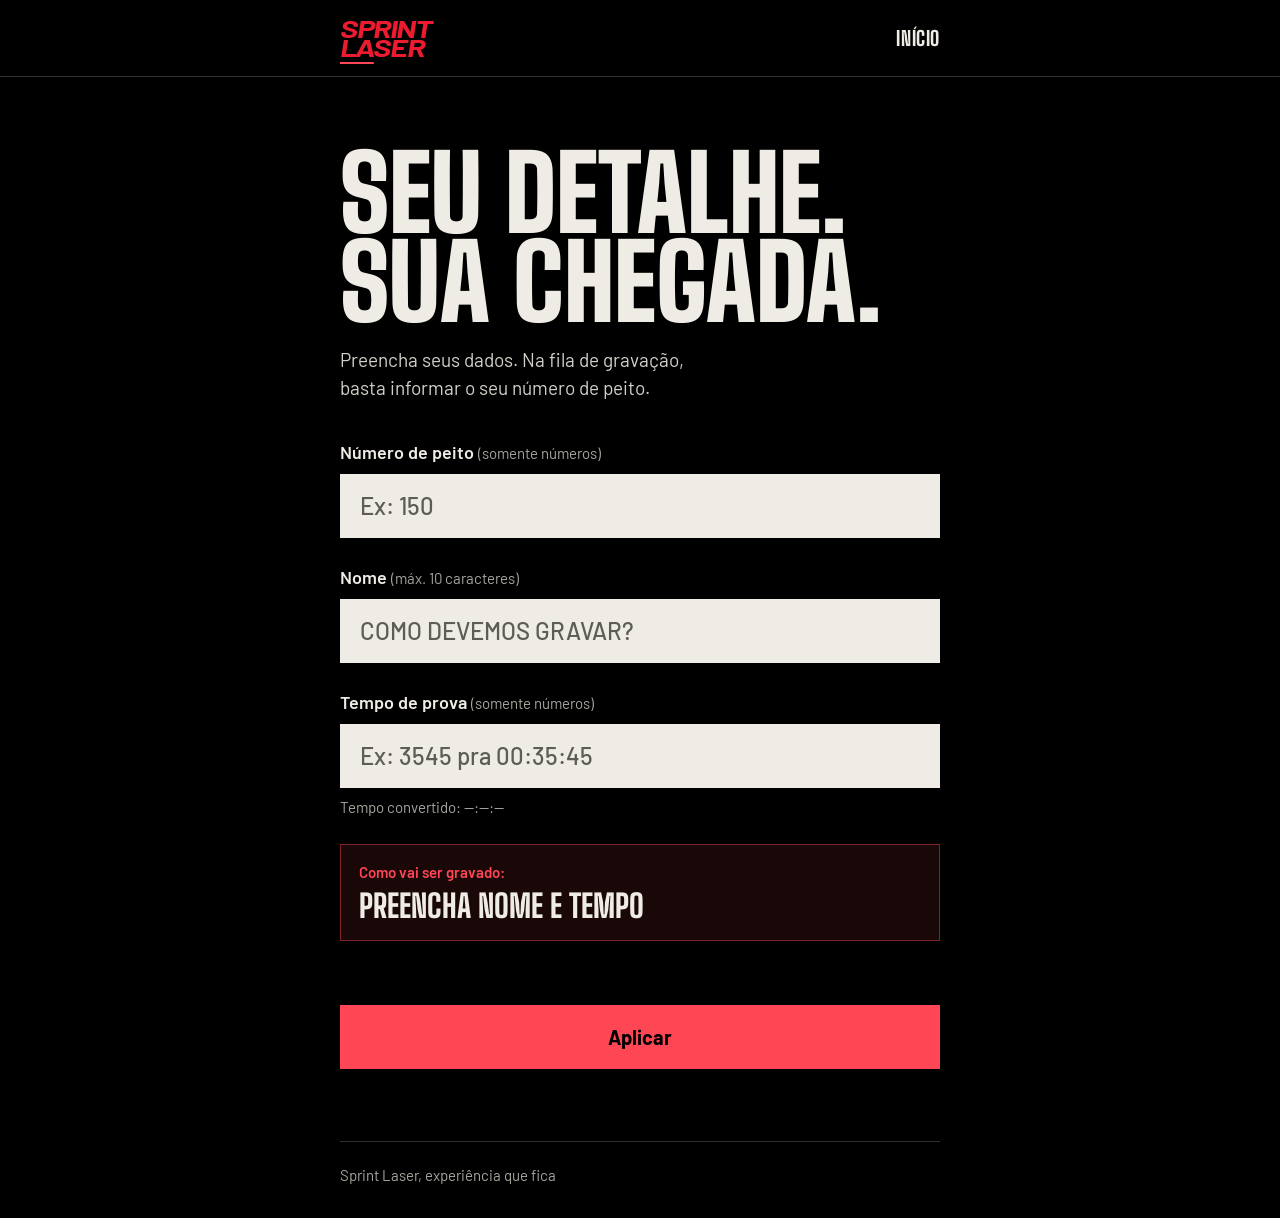
==== cadastro.html @ 22bb9575 "Aplica o visual do site ao cadastro - Novo assets/css/app.css para as telas do evento (cadastro e gr" ====
<!doctype html>
<html lang="pt-BR">
<head>
	<meta charset="UTF-8">
	<meta name="viewport" content="width=device-width, initial-scale=1.0">
	<title>Cadastro de corredor | Sprint Laser</title>
	<meta name="theme-color" content="#000000">
	<link rel="preconnect" href="https://fonts.googleapis.com">
	<link rel="preconnect" href="https://fonts.gstatic.com" crossorigin>
	<link href="https://fonts.googleapis.com/css2?family=Barlow:ital,wght@0,400;0,500;0,600;0,700;1,700&family=Big+Shoulders+Display:wght@800;900&display=swap" rel="stylesheet">
	<link rel="stylesheet" href="assets/css/app.css">
</head>
<body>
	<div class="topbar-wrap">
		<header class="shell topbar">
			<a class="brand" href="index.html" aria-label="Sprint Laser">SPRINT<br>LASER</a>
			<a class="back-link" href="index.html">Início</a>
		</header>
	</div>
	<main class="shell">
		<h1>Seu detalhe.<br>Sua chegada.</h1>
		<p class="intro">Preencha seus dados. Na fila de gravação, basta informar o seu número de peito.</p>
		<section class="form-panel" aria-label="Cadastro do corredor">
			<form id="registration-form" novalidate>
				<!-- NOVO: o número da camisa substitui o código gerado pelo sistema. inputmode="numeric" abre o teclado numérico no celular.
				     Para o corredor aparece como "número de peito", termo que ele reconhece no próprio número da prova;
				     no código e na API o campo continua se chamando numero_camisa. -->
				<label class="field"><span class="field-label">Número de peito <small class="field-hint">(somente números)</small></span><input id="runner-bib" name="numero_camisa" inputmode="numeric" autocomplete="off" maxlength="6" placeholder="Ex: 150" pattern="[0-9]*" required></label>
				<!-- MUDANÇA: limite do nome caiu de 15 para 10 caracteres (texto do rótulo, maxlength e os slice() no script). -->
				<label class="field"><span class="field-label">Nome <small class="field-hint">(máx. 10 caracteres)</small></span><input id="runner-name" name="name" autocomplete="name" maxlength="10" placeholder="Como devemos gravar?" required></label>
				<label class="field"><span class="field-label">Tempo de prova <small class="field-hint">(somente números)</small></span><input id="runner-time" name="time" inputmode="numeric" maxlength="6" placeholder="Ex: 3545 pra 00:35:45" pattern="[0-9]+" required><small class="time-preview" id="time-preview" aria-live="polite">Tempo convertido: --:--:--</small></label>
				<div class="engraving-preview" aria-live="polite"><span class="engraving-label">Como vai ser gravado:</span><strong class="engraving-value" id="engraving-value">Preencha nome e tempo</strong></div>
				<p class="error" id="form-error" role="alert"></p>
				<button class="button button-block" type="submit">Aplicar</button>
			</form>
			<!-- MUDANÇA: antes esta tela mostrava o código sequencial gerado pela API.
			     Agora é uma confirmação: número da camisa em destaque + nome e tempo,
			     exatamente como foram salvos, para o corredor conferir. -->
			<section class="result" id="registration-result" aria-live="polite">
				<p class="result-label">Cadastro confirmado. Seu número de peito:</p>
				<p class="code" id="confirm-bib"></p>
				<dl class="result-details">
					<div><dt>Nome</dt><dd id="confirm-name"></dd></div>
					<div><dt>Tempo</dt><dd class="result-time" id="confirm-time"></dd></div>
				</dl>
				<p class="result-message">Confira seus dados. Na fila de gravação, informe o seu número de peito. Se algo estiver errado, procure a equipe de gravação.</p>
				<!-- NOVO: link para o Instagram. O endereço https comum já abre o app no celular
				     (Android e iPhone reconhecem o domínio) e cai no navegador se o app não estiver
				     instalado. Por isso não usamos instagram://, que não funciona sem o app.
				     target="_blank" mantém a confirmação aberta na aba do cadastro. -->
				<div class="follow">
					<p class="follow-label">Nos siga no Instagram:</p>
					<a class="follow-link" href="https://www.instagram.com/sprint_laser/" target="_blank" rel="noopener"><img src="assets/instagram.svg" alt="" width="28" height="28">@sprint_laser</a>
				</div>
			</section>
		</section>
	</main>
	<footer class="shell">Sprint Laser, experiência que fica</footer>
	<script src="config.js"></script>
	<script>
		function converterTempo(valor) {
			const digitos = valor.replace(/\D/g, "");
			if (!digitos) return null;
			const segundos = Number(digitos.slice(-2).padStart(2, "0"));
			const minutos = Number(digitos.slice(-4, -2).padStart(2, "0"));
			const horas = Number(digitos.slice(0, -4) || 0);
			if (segundos > 59 || minutos > 59) return null;
			return [horas, minutos, segundos].map(valor => String(valor).padStart(2, "0")).join(":");
		}

		// NOVO: mesma normalização da API: "0150" e "150" são a mesma camisa.
		// Devolve "" se não sobrar nenhum dígito diferente de zero.
		function normalizarCamisa(valor) {
			return valor.replace(/\D/g, "").replace(/^0+/, "");
		}

		// Envia o cadastro para a API e devolve { numero_camisa, nome, tempo }.
		// Se a API recusar, lança um Error com a mensagem dela (inclusive o 409
		// "Camisa já cadastrada..."); se a rede falhar, o próprio fetch lança um TypeError.
		async function cadastrarCorredor(numeroCamisa, nome, tempo) {
			const resposta = await fetch(`${API_URL}/cadastro`, {
				method: "POST",
				headers: { "Content-Type": "application/json" },
				body: JSON.stringify({ numero_camisa: numeroCamisa, nome, tempo })
			});
			const dados = await resposta.json().catch(() => ({}));
			if (!resposta.ok) throw new Error(dados.erro || "Não foi possível concluir o cadastro. Tente novamente.");
			return dados;
		}

		const form = document.querySelector("#registration-form");
		const error = document.querySelector("#form-error");
		const result = document.querySelector("#registration-result");
		const bibField = document.querySelector("#runner-bib");
		const confirmBib = document.querySelector("#confirm-bib");
		const confirmName = document.querySelector("#confirm-name");
		const confirmTime = document.querySelector("#confirm-time");
		const timeField = document.querySelector("#runner-time");
		const timePreview = document.querySelector("#time-preview");
		const nameField = document.querySelector("#runner-name");
		const engravingValue = document.querySelector("#engraving-value");
		const submitButton = form.querySelector("button[type=submit]");

		function atualizarPreviaGravacao() {
			const nome = nameField.value.trim().toUpperCase();
			const tempo = converterTempo(timeField.value);
			engravingValue.textContent = nome && tempo ? `${nome} ${tempo}` : "Preencha nome e tempo";
		}

		// NOVO: o campo da camisa aceita só dígitos (teclados de desktop deixam digitar letras).
		bibField.addEventListener("input", () => {
			bibField.value = bibField.value.replace(/\D/g, "").slice(0, 6);
		});

		nameField.addEventListener("input", () => {
			nameField.value = nameField.value.slice(0, 10).toUpperCase();
			atualizarPreviaGravacao();
		});

		timeField.addEventListener("input", () => {
			timeField.value = timeField.value.replace(/\D/g, "").slice(0, 6);
			const tempoConvertido = converterTempo(timeField.value);
			timePreview.textContent = tempoConvertido ? `Tempo convertido: ${tempoConvertido}` : "Tempo convertido: --:--:--";
			atualizarPreviaGravacao();
		});

		form.addEventListener("submit", async (event) => {
			event.preventDefault();
			if (submitButton.disabled) return;
			const numeroCamisa = normalizarCamisa(bibField.value);
			const nome = nameField.value.trim().slice(0, 10).toUpperCase();
			const campoTempo = timeField;
			const tempo = converterTempo(campoTempo.value.trim());
			result.classList.remove("is-visible");
			if (!numeroCamisa) { error.textContent = "Digite o seu número de peito para continuar."; return; }
			if (!nome) { error.textContent = "Digite seu nome para continuar."; return; }
			if (!tempo) { error.textContent = "Digite o tempo em números, por exemplo 3045 para 00:30:45."; return; }
			campoTempo.value = tempo;
			error.textContent = "";
			// Bloqueia o botão até a API responder, para um clique duplo não enviar dois cadastros.
			// (Com a camisa como chave o segundo já seria recusado com 409, mas o
			// corredor veria o erro "já cadastrada" mesmo tendo dado certo.)
			submitButton.disabled = true;
			try {
				const corredor = await cadastrarCorredor(numeroCamisa, nome, tempo);
				// MUDANÇA: mostra o que a API salvou (já normalizado), e não o que foi digitado.
				confirmBib.textContent = corredor.numero_camisa;
				confirmBib.classList.toggle("is-long", corredor.numero_camisa.length >= 4);
				confirmName.textContent = corredor.nome;
				confirmTime.textContent = corredor.tempo;
				result.classList.add("is-visible");
				result.scrollIntoView({ behavior: "smooth", block: "center" });
			} catch (erro) {
				error.textContent = erro instanceof TypeError
					? "Não conseguimos conectar. Verifique sua internet e tente novamente."
					: erro.message;
			} finally {
				submitButton.disabled = false;
			}
		});
	</script>
</body>
</html>
---- assets/css/app.css ----
/* Estilos de cadastro.html e gravador.html: telas de uso no celular, no evento.
   Mesma identidade do site (assets/css/site.css), mas sem as fotos de fundo.
   As cores abaixo repetem as de site.css; se mudar --cor-destaque lá, mude aqui também. */
:root {
	--black: #000000;
	--steel: #16181b;
	--paper: #efece6;
	--muted: #a6a49d;
	--line: rgba(239, 236, 230, 0.2);
	--laser: #ed1b2f; /* vermelho do logo */

	/* Texto preto sobre ela (6,3:1); sobre o preto ela tem 6,3:1 */
	--cor-destaque: #ff4655;
	--cor-destaque-suave: color-mix(in srgb, var(--cor-destaque) 45%, transparent);
	--texto-sobre-destaque: #000000;

	/* Campos: placas claras com texto preto, legíveis mesmo com sol na tela */
	--campo-fundo: #efece6;
	--campo-texto: #000000;
	--campo-dica: #5e5c57;

	--display: "Big Shoulders Display", "Arial Narrow", sans-serif;
	--body: "Barlow", system-ui, sans-serif;

	--header-h: 76px;
	--gutter: clamp(16px, 5vw, 40px);
	--alvo: 64px; /* altura de campos e botões */
}

* { box-sizing: border-box; }
html { -webkit-text-size-adjust: 100%; }
body {
	background: var(--black);
	color: var(--paper);
	font-family: var(--body);
	font-size: 18px;
	line-height: 1.5;
	margin: 0;
	min-height: 100vh;
	-webkit-font-smoothing: antialiased;
}
a { color: inherit; text-decoration: none; }
:focus-visible { outline: 3px solid var(--cor-destaque); outline-offset: 3px; }
.shell { margin: 0 auto; width: min(100% - 2 * var(--gutter), 600px); }
.shell-wide { width: min(100% - 2 * var(--gutter), 960px); }

/* Topo: igual ao do site */
.topbar-wrap { border-bottom: 1px solid var(--line); }
.topbar { align-items: center; display: flex; justify-content: space-between; min-height: var(--header-h); }
.brand {
	color: var(--laser);
	display: block;
	font-family: var(--body);
	font-size: 24px;
	font-style: italic;
	font-weight: 700;
	letter-spacing: -.05em;
	line-height: .8;
	position: relative;
	transform: scaleX(1.3);
	transform-origin: left center;
}
.brand::after { background: var(--cor-destaque); bottom: -7px; content: ""; height: 2px; left: 0; position: absolute; width: 26px; }
.back-link {
	color: var(--paper);
	font-family: var(--display);
	font-size: 20px;
	font-weight: 800;
	letter-spacing: .03em;
	line-height: 1;
	padding: 12px 0;
	position: relative;
	text-transform: uppercase;
}
.back-link::after {
	background: var(--cor-destaque);
	bottom: 6px;
	content: "";
	height: 2px;
	left: 0;
	position: absolute;
	transform: scaleX(0);
	transform-origin: left center;
	transition: transform .3s cubic-bezier(.65, 0, .25, 1);
	width: 100%;
}
.back-link:hover::after { transform: scaleX(1); }

main { padding: clamp(36px, 7vw, 72px) 0 72px; }
h1 {
	font-family: var(--display);
	font-size: clamp(52px, 15vw, 104px);
	font-weight: 900;
	line-height: .86;
	margin: 0;
	text-transform: uppercase;
}
.intro { color: #d2cfc8; font-size: 19px; line-height: 1.5; margin: 18px 0 36px; max-width: 34ch; }

/* Campos */
.field { display: block; margin: 0 0 26px; }
.field-label { color: var(--paper); display: block; font-size: 18px; font-weight: 600; margin-bottom: 8px; }
.field-hint { color: var(--muted); font-size: 15px; font-weight: 400; }
input {
	appearance: none;
	background: var(--campo-fundo);
	border: 2px solid var(--campo-fundo);
	border-radius: 0;
	color: var(--campo-texto);
	font: 600 24px/1 var(--body);
	min-height: var(--alvo);
	outline: none;
	padding: 0 18px;
	width: 100%;
}
input::placeholder { color: var(--campo-dica); font-weight: 500; opacity: 1; }
input:focus { border-color: var(--cor-destaque); box-shadow: 0 0 0 3px var(--cor-destaque); }
input[aria-invalid="true"] { border-color: var(--cor-destaque); }

/* Botões */
.button {
	align-items: center;
	background: var(--cor-destaque);
	border: 0;
	border-radius: 0;
	color: var(--texto-sobre-destaque);
	cursor: pointer;
	display: inline-flex;
	font: 700 20px/1 var(--body);
	gap: 10px;
	justify-content: center;
	min-height: var(--alvo);
	padding: 0 28px;
	transition: filter .2s ease;
}
.button:hover { filter: brightness(1.1); }
.button:disabled { cursor: progress; filter: saturate(.4) brightness(.8); }
.button-block { width: 100%; }
.button-ghost { background: transparent; box-shadow: inset 0 0 0 2px var(--paper); color: var(--paper); }
.button-ghost:hover { box-shadow: inset 0 0 0 2px var(--cor-destaque); filter: none; }

/* Mensagens de erro e status: vermelho de destaque, em negrito, com área reservada */
.error, .status { color: var(--cor-destaque); font-size: 17px; font-weight: 600; line-height: 1.4; margin: 0 0 18px; min-height: 24px; }

/* Cadastro: prévia da gravação */
.engraving-preview {
	background: color-mix(in srgb, var(--cor-destaque) 10%, transparent);
	border: 1px solid var(--cor-destaque-suave);
	margin: 6px 0 22px;
	padding: 16px 18px;
}
.engraving-label { color: var(--cor-destaque); display: block; font-size: 15px; font-weight: 600; margin-bottom: 6px; }
.engraving-value {
	color: var(--paper);
	display: block;
	font-family: var(--display);
	font-size: 32px;
	font-variant-numeric: tabular-nums;
	font-weight: 800;
	line-height: 1.05;
	min-height: 34px;
	overflow-wrap: anywhere;
	text-transform: uppercase;
}
.time-preview { color: var(--muted); display: block; font-size: 15px; margin-top: 8px; min-height: 22px; }
#runner-name { text-transform: uppercase; }

/* Cadastro: confirmação depois de salvo */
.result {
	border: 2px solid var(--cor-destaque);
	display: none;
	margin-top: 36px;
	padding: 32px 22px 34px;
	position: relative;
	text-align: center;
}
.result.is-visible { display: block; }
.result::before { background: var(--laser); box-shadow: 0 0 18px 2px rgba(237, 27, 47, .6); content: ""; height: 4px; left: -2px; position: absolute; right: -2px; top: -2px; }
.result-label { color: var(--cor-destaque); font-size: 17px; font-weight: 600; margin: 0 0 8px; }
.result .code {
	color: var(--paper);
	font-family: var(--display);
	font-size: clamp(120px, 40vw, 220px);
	font-variant-numeric: tabular-nums;
	font-weight: 900;
	line-height: .9;
	margin: 0 0 22px;
}
/* Número da camisa pode ter até 6 dígitos; com 4 ou mais, o tamanho acima estoura a largura do celular. */
.result .code.is-long { font-size: clamp(72px, 22vw, 150px); }
.result-details { border-top: 1px solid var(--line); display: grid; gap: 14px; grid-template-columns: 1fr 1fr; margin: 0 auto 24px; max-width: 420px; padding-top: 20px; }
.result-details dt { color: var(--muted); font-size: 15px; margin-bottom: 2px; }
.result-details dd {
	color: var(--paper);
	font-family: var(--display);
	font-size: 34px;
	font-variant-numeric: tabular-nums;
	font-weight: 800;
	line-height: 1;
	margin: 0;
	overflow-wrap: anywhere;
	text-transform: uppercase;
}
.result p { color: #d2cfc8; font-size: 17px; line-height: 1.5; margin: 0 auto; max-width: 36ch; }
.result .result-message { color: var(--paper); font-weight: 600; }
.follow { border-top: 1px solid var(--line); margin-top: 26px; padding-top: 22px; }
.result .follow-label { color: var(--muted); font-size: 15px; margin: 0 0 12px; }
.follow-link { align-items: center; box-shadow: inset 0 0 0 2px var(--line); color: var(--paper); display: inline-flex; font-size: 18px; font-weight: 600; gap: 10px; min-height: 52px; padding: 0 18px; }
.follow-link:hover, .follow-link:focus-visible { box-shadow: inset 0 0 0 2px var(--cor-destaque); }
.follow-link img { display: block; height: 28px; width: 28px; }

footer { border-top: 1px solid var(--line); color: var(--muted); font-size: 15px; padding: 22px 0 32px; }

@media (max-width: 620px) {
	:root { --header-h: 68px; }
	.brand { font-size: 21px; }
}

@media (prefers-reduced-motion: reduce) {
	.back-link::after { transition: none; }
	.button { transition: none; }
}
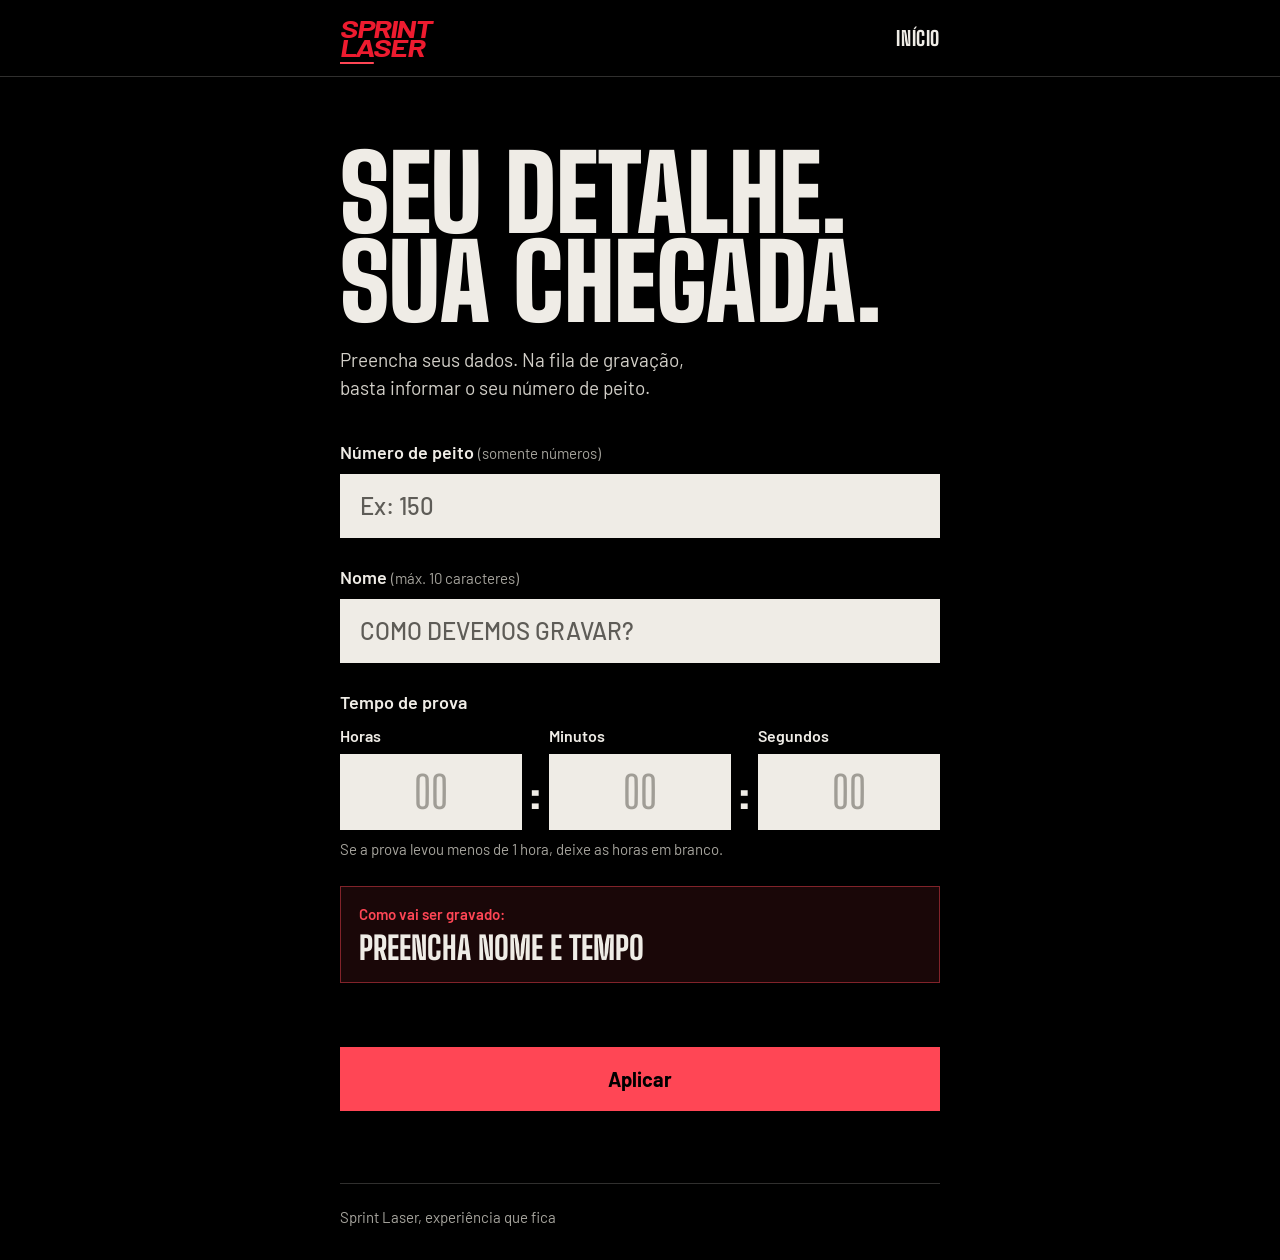
==== commit c1f962fb: "Troca o campo de tempo do cadastro por horas, minutos e segundos - Três caixas com rótulo, teclado n" ====
--- a/cadastro.html
+++ b/cadastro.html
@@ -28,7 +28,19 @@
 				<label class="field"><span class="field-label">Número de peito <small class="field-hint">(somente números)</small></span><input id="runner-bib" name="numero_camisa" inputmode="numeric" autocomplete="off" maxlength="6" placeholder="Ex: 150" pattern="[0-9]*" required></label>
 				<!-- MUDANÇA: limite do nome caiu de 15 para 10 caracteres (texto do rótulo, maxlength e os slice() no script). -->
 				<label class="field"><span class="field-label">Nome <small class="field-hint">(máx. 10 caracteres)</small></span><input id="runner-name" name="name" autocomplete="name" maxlength="10" placeholder="Como devemos gravar?" required></label>
-				<label class="field"><span class="field-label">Tempo de prova <small class="field-hint">(somente números)</small></span><input id="runner-time" name="time" inputmode="numeric" maxlength="6" placeholder="Ex: 3545 pra 00:35:45" pattern="[0-9]+" required><small class="time-preview" id="time-preview" aria-live="polite">Tempo convertido: --:--:--</small></label>
+				<!-- MUDANÇA: o tempo era um campo só ("3545" virava 00:35:45). Agora são três caixas;
+				     o script junta as três no mesmo formato hh:mm:ss que a API já recebia. -->
+				<fieldset class="field time-field" aria-describedby="time-hint">
+					<legend class="field-label">Tempo de prova</legend>
+					<div class="time-inputs">
+						<label class="time-box"><span>Horas</span><input id="runner-hours" name="horas" inputmode="numeric" pattern="[0-9]*" maxlength="2" autocomplete="off" placeholder="00"></label>
+						<span class="time-sep" aria-hidden="true">:</span>
+						<label class="time-box"><span>Minutos</span><input id="runner-minutes" name="minutos" inputmode="numeric" pattern="[0-9]*" maxlength="2" autocomplete="off" placeholder="00" required></label>
+						<span class="time-sep" aria-hidden="true">:</span>
+						<label class="time-box"><span>Segundos</span><input id="runner-seconds" name="segundos" inputmode="numeric" pattern="[0-9]*" maxlength="2" autocomplete="off" placeholder="00" required></label>
+					</div>
+					<small class="time-preview" id="time-hint">Se a prova levou menos de 1 hora, deixe as horas em branco.</small>
+				</fieldset>
 				<div class="engraving-preview" aria-live="polite"><span class="engraving-label">Como vai ser gravado:</span><strong class="engraving-value" id="engraving-value">Preencha nome e tempo</strong></div>
 				<p class="error" id="form-error" role="alert"></p>
 				<button class="button button-block" type="submit">Aplicar</button>
@@ -58,14 +70,17 @@
 	<footer class="shell">Sprint Laser, experiência que fica</footer>
 	<script src="config.js"></script>
 	<script>
-		function converterTempo(valor) {
-			const digitos = valor.replace(/\D/g, "");
-			if (!digitos) return null;
-			const segundos = Number(digitos.slice(-2).padStart(2, "0"));
-			const minutos = Number(digitos.slice(-4, -2).padStart(2, "0"));
-			const horas = Number(digitos.slice(0, -4) || 0);
-			if (segundos > 59 || minutos > 59) return null;
-			return [horas, minutos, segundos].map(valor => String(valor).padStart(2, "0")).join(":");
+		// MUDANÇA: o tempo vem de três caixas. Junta tudo no formato hh:mm:ss que a API espera.
+		// Horas vazias valem 0; minutos e segundos são obrigatórios, de 0 a 59.
+		// Devolve { tempo } ou { erro, campo } com a caixa que precisa ser corrigida.
+		function validarTempo(horas, minutos, segundos) {
+			if (minutos.value === "") return { erro: "Preencha os minutos do tempo (use 0 se for o caso).", campo: minutos };
+			if (segundos.value === "") return { erro: "Preencha os segundos do tempo (use 0 se for o caso).", campo: segundos };
+			const valores = [Number(horas.value || 0), Number(minutos.value), Number(segundos.value)];
+			if (valores[1] > 59) return { erro: "Os minutos vão de 0 a 59.", campo: minutos };
+			if (valores[2] > 59) return { erro: "Os segundos vão de 0 a 59.", campo: segundos };
+			if (valores.every(valor => valor === 0)) return { erro: "O tempo não pode ser 00:00:00.", campo: minutos };
+			return { tempo: valores.map(valor => String(valor).padStart(2, "0")).join(":") };
 		}
 
 		// NOVO: mesma normalização da API: "0150" e "150" são a mesma camisa.
@@ -95,15 +110,17 @@
 		const confirmBib = document.querySelector("#confirm-bib");
 		const confirmName = document.querySelector("#confirm-name");
 		const confirmTime = document.querySelector("#confirm-time");
-		const timeField = document.querySelector("#runner-time");
-		const timePreview = document.querySelector("#time-preview");
+		const hoursField = document.querySelector("#runner-hours");
+		const minutesField = document.querySelector("#runner-minutes");
+		const secondsField = document.querySelector("#runner-seconds");
+		const timeFields = [hoursField, minutesField, secondsField];
 		const nameField = document.querySelector("#runner-name");
 		const engravingValue = document.querySelector("#engraving-value");
 		const submitButton = form.querySelector("button[type=submit]");
 
 		function atualizarPreviaGravacao() {
 			const nome = nameField.value.trim().toUpperCase();
-			const tempo = converterTempo(timeField.value);
+			const { tempo } = validarTempo(hoursField, minutesField, secondsField);
 			engravingValue.textContent = nome && tempo ? `${nome} ${tempo}` : "Preencha nome e tempo";
 		}
 
@@ -117,11 +134,25 @@
 			atualizarPreviaGravacao();
 		});
 
-		timeField.addEventListener("input", () => {
-			timeField.value = timeField.value.replace(/\D/g, "").slice(0, 6);
-			const tempoConvertido = converterTempo(timeField.value);
-			timePreview.textContent = tempoConvertido ? `Tempo convertido: ${tempoConvertido}` : "Tempo convertido: --:--:--";
-			atualizarPreviaGravacao();
+		// NOVO: caixas do tempo aceitam só 2 dígitos e pulam para a próxima ao completar.
+		// Apagar numa caixa vazia volta para a anterior.
+		timeFields.forEach((campo, indice) => {
+			campo.addEventListener("input", () => {
+				campo.value = campo.value.replace(/\D/g, "").slice(0, 2);
+				campo.removeAttribute("aria-invalid");
+				const proxima = timeFields[indice + 1];
+				if (campo.value.length === 2 && proxima) proxima.focus();
+				atualizarPreviaGravacao();
+			});
+			campo.addEventListener("keydown", (evento) => {
+				const anterior = timeFields[indice - 1];
+				if (evento.key === "Backspace" && campo.value === "" && anterior) {
+					evento.preventDefault();
+					anterior.focus();
+				}
+			});
+			// Seleciona o conteúdo ao entrar, para digitar por cima sem apagar antes.
+			campo.addEventListener("focus", () => campo.select());
 		});
 
 		form.addEventListener("submit", async (event) => {
@@ -129,13 +160,16 @@
 			if (submitButton.disabled) return;
 			const numeroCamisa = normalizarCamisa(bibField.value);
 			const nome = nameField.value.trim().slice(0, 10).toUpperCase();
-			const campoTempo = timeField;
-			const tempo = converterTempo(campoTempo.value.trim());
+			const { tempo, erro: erroTempo, campo: campoTempo } = validarTempo(hoursField, minutesField, secondsField);
 			result.classList.remove("is-visible");
 			if (!numeroCamisa) { error.textContent = "Digite o seu número de peito para continuar."; return; }
 			if (!nome) { error.textContent = "Digite seu nome para continuar."; return; }
-			if (!tempo) { error.textContent = "Digite o tempo em números, por exemplo 3045 para 00:30:45."; return; }
-			campoTempo.value = tempo;
+			if (erroTempo) {
+				error.textContent = erroTempo;
+				campoTempo.setAttribute("aria-invalid", "true");
+				campoTempo.focus();
+				return;
+			}
 			error.textContent = "";
 			// Bloqueia o botão até a API responder, para um clique duplo não enviar dois cadastros.
 			// (Com a camisa como chave o segundo já seria recusado com 409, mas o
--- a/assets/css/app.css
+++ b/assets/css/app.css
@@ -165,6 +165,24 @@
 .time-preview { color: var(--muted); display: block; font-size: 15px; margin-top: 8px; min-height: 22px; }
 #runner-name { text-transform: uppercase; }
 
+/* Cadastro: tempo em três caixas (horas : minutos : segundos) */
+.time-field { border: 0; margin: 0 0 26px; min-width: 0; padding: 0; }
+.time-field legend { padding: 0; }
+.time-inputs { align-items: end; display: grid; gap: 8px; grid-template-columns: 1fr auto 1fr auto 1fr; }
+.time-box { display: flex; flex-direction: column; gap: 6px; min-width: 0; }
+.time-box span { color: var(--paper); font-size: 16px; font-weight: 600; }
+.time-box input {
+	font-family: var(--display);
+	font-size: 44px;
+	font-variant-numeric: tabular-nums;
+	font-weight: 800;
+	min-height: 76px;
+	padding: 0 8px;
+	text-align: center;
+}
+.time-box input::placeholder { color: #a09d96; }
+.time-sep { color: var(--paper); font-family: var(--display); font-size: 44px; font-weight: 800; line-height: 76px; }
+
 /* Cadastro: confirmação depois de salvo */
 .result {
 	border: 2px solid var(--cor-destaque);
@@ -209,11 +227,53 @@
 .follow-link:hover, .follow-link:focus-visible { box-shadow: inset 0 0 0 2px var(--cor-destaque); }
 .follow-link img { display: block; height: 28px; width: 28px; }
 
+/* Gravador: busca. Título menor que no cadastro para nome e tempo caberem na tela sem rolar. */
+main:has(#search-form) h1 { font-size: clamp(44px, 10vw, 72px); }
+main:has(#search-form) .intro { margin-bottom: 24px; }
+.search-row { align-items: end; display: grid; gap: 14px; grid-template-columns: 1fr auto; }
+.search-row .field { margin: 0; }
+#search-form input {
+	font-family: var(--display);
+	font-size: 40px;
+	font-variant-numeric: tabular-nums;
+	font-weight: 800;
+	letter-spacing: .04em;
+	min-height: 76px;
+}
+#search-form .button { min-height: 76px; padding: 0 36px; }
+#search-form .status { margin-top: 14px; }
+
+/* Gravador: dados para gravar. Nome e tempo do tamanho de título, para ler de longe. */
+.runner-card { border-top: 4px solid var(--laser); display: none; margin-top: 22px; padding: 24px 0 8px; }
+.runner-card.is-visible { display: block; }
+.card-label { color: var(--cor-destaque); font-size: 17px; font-weight: 600; margin: 0 0 6px; }
+.runner-name {
+	color: #ffffff;
+	font-family: var(--display);
+	font-size: clamp(56px, 16vw, 128px);
+	font-weight: 900;
+	line-height: .9;
+	margin: 0 0 18px;
+	overflow-wrap: anywhere;
+	text-transform: uppercase;
+}
+.runner-time {
+	color: var(--cor-destaque);
+	font-family: var(--display);
+	font-size: clamp(56px, 16vw, 128px);
+	font-variant-numeric: tabular-nums;
+	font-weight: 800;
+	line-height: .9;
+	margin: 0;
+}
+
 footer { border-top: 1px solid var(--line); color: var(--muted); font-size: 15px; padding: 22px 0 32px; }
 
 @media (max-width: 620px) {
 	:root { --header-h: 68px; }
 	.brand { font-size: 21px; }
+	.search-row { grid-template-columns: 1fr; }
+	#search-form .button { width: 100%; }
 }
 
 @media (prefers-reduced-motion: reduce) {
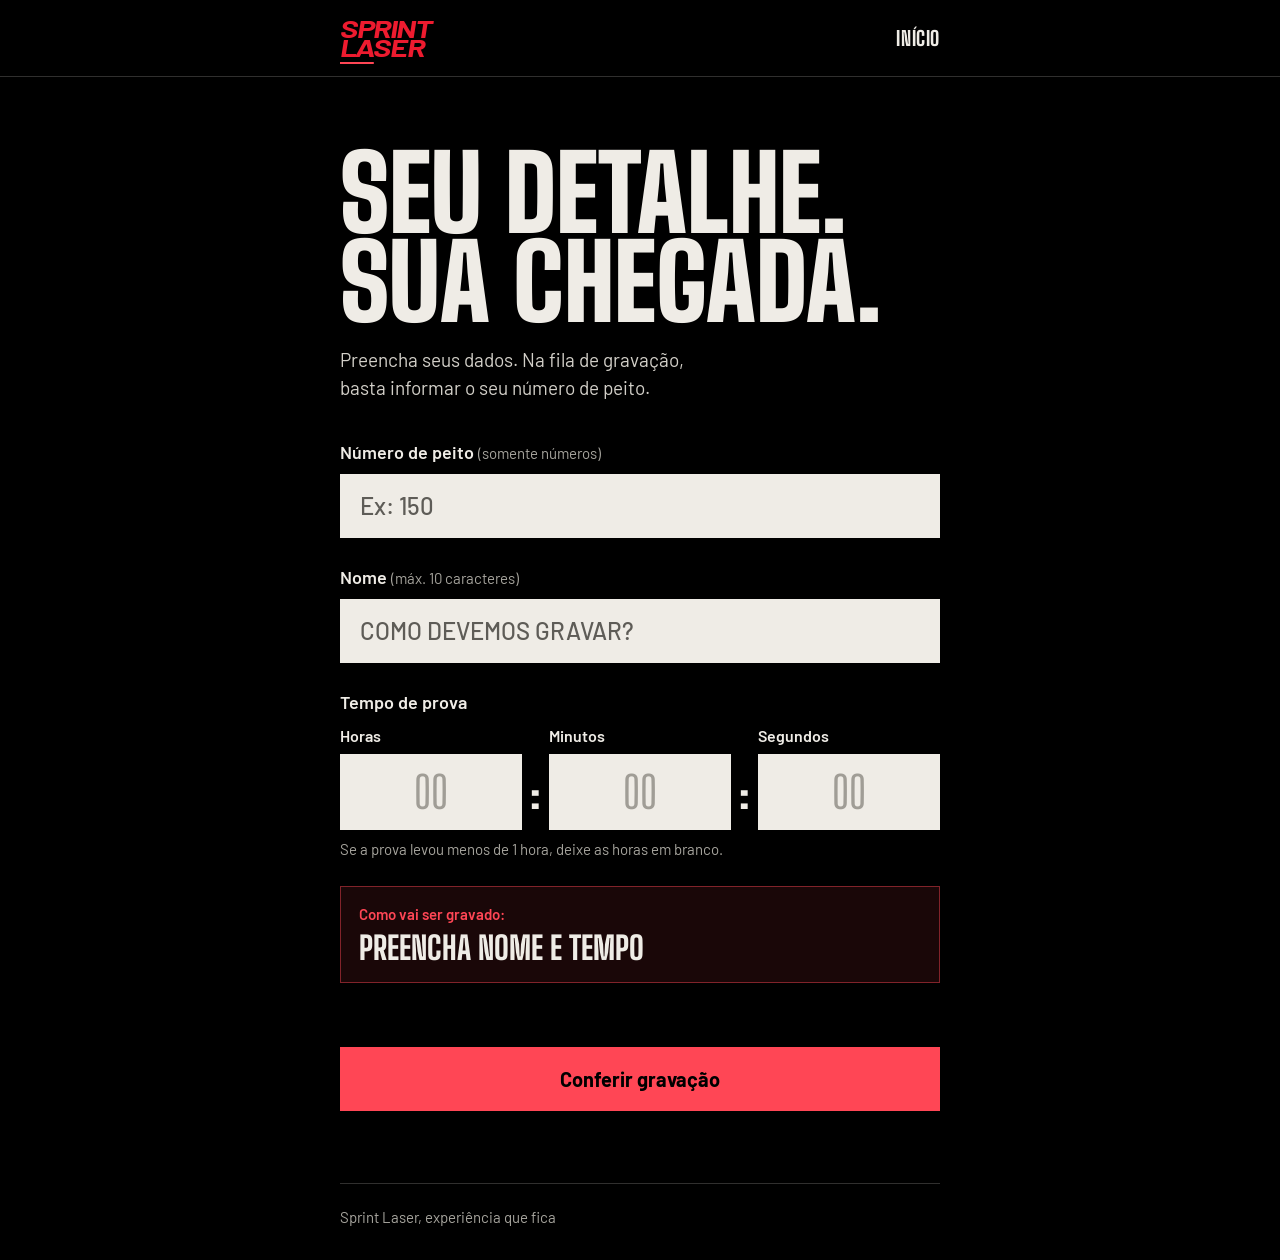
==== commit e58c2bd1: "Adiciona confirmação "Gravação:" antes de enviar o cadastro - O envio do formulário abre um popup co" ====
--- a/cadastro.html
+++ b/cadastro.html
@@ -43,7 +43,7 @@
 				</fieldset>
 				<div class="engraving-preview" aria-live="polite"><span class="engraving-label">Como vai ser gravado:</span><strong class="engraving-value" id="engraving-value">Preencha nome e tempo</strong></div>
 				<p class="error" id="form-error" role="alert"></p>
-				<button class="button button-block" type="submit">Aplicar</button>
+				<button class="button button-block" type="submit">Conferir gravação</button>
 			</form>
 			<!-- MUDANÇA: antes esta tela mostrava o código sequencial gerado pela API.
 			     Agora é uma confirmação: número da camisa em destaque + nome e tempo,
@@ -67,6 +67,22 @@
 			</section>
 		</section>
 	</main>
+	<!-- NOVO: confirmação antes de enviar. Só o botão "Confirmar" chama a API;
+	     "Corrigir" (ou Esc) fecha e mantém o formulário preenchido. -->
+	<dialog class="review" id="review-dialog" aria-labelledby="review-title">
+		<p class="review-title" id="review-title">Gravação:</p>
+		<dl class="review-data">
+			<div><dt>Número de peito</dt><dd id="review-bib"></dd></div>
+			<div><dt>Nome</dt><dd id="review-name"></dd></div>
+			<div class="review-time"><dt>Tempo</dt><dd id="review-time"></dd></div>
+		</dl>
+		<p class="review-hint">Confira com atenção: é assim que vai ficar gravado na medalha.</p>
+		<p class="error" id="review-status" role="status" aria-live="polite"></p>
+		<div class="review-actions">
+			<button class="button button-ghost" type="button" id="review-fix">Corrigir</button>
+			<button class="button" type="button" id="review-confirm">Confirmar</button>
+		</div>
+	</dialog>
 	<footer class="shell">Sprint Laser, experiência que fica</footer>
 	<script src="config.js"></script>
 	<script>
@@ -116,7 +132,6 @@
 		const timeFields = [hoursField, minutesField, secondsField];
 		const nameField = document.querySelector("#runner-name");
 		const engravingValue = document.querySelector("#engraving-value");
-		const submitButton = form.querySelector("button[type=submit]");
 
 		function atualizarPreviaGravacao() {
 			const nome = nameField.value.trim().toUpperCase();
@@ -155,9 +170,8 @@
 			campo.addEventListener("focus", () => campo.select());
 		});
 
-		form.addEventListener("submit", async (event) => {
+		form.addEventListener("submit", (event) => {
 			event.preventDefault();
-			if (submitButton.disabled) return;
 			const numeroCamisa = normalizarCamisa(bibField.value);
 			const nome = nameField.value.trim().slice(0, 10).toUpperCase();
 			const { tempo, erro: erroTempo, campo: campoTempo } = validarTempo(hoursField, minutesField, secondsField);
@@ -171,12 +185,44 @@
 				return;
 			}
 			error.textContent = "";
-			// Bloqueia o botão até a API responder, para um clique duplo não enviar dois cadastros.
+			// MUDANÇA: o envio não chama mais a API; abre a confirmação com os dados.
+			pendente = { numeroCamisa, nome, tempo };
+			reviewBib.textContent = numeroCamisa;
+			reviewName.textContent = nome;
+			reviewTime.textContent = tempo;
+			reviewStatus.textContent = "";
+			reviewDialog.showModal();
+		});
+
+		// NOVO: confirmação antes de enviar.
+		const reviewDialog = document.querySelector("#review-dialog");
+		const reviewBib = document.querySelector("#review-bib");
+		const reviewName = document.querySelector("#review-name");
+		const reviewTime = document.querySelector("#review-time");
+		const reviewStatus = document.querySelector("#review-status");
+		const reviewFix = document.querySelector("#review-fix");
+		const reviewConfirm = document.querySelector("#review-confirm");
+		let pendente = null;
+		let enviando = false;
+
+		// "Corrigir" só fecha: os campos continuam preenchidos para ajustar.
+		reviewFix.addEventListener("click", () => reviewDialog.close());
+		// Esc também fecha, mas não no meio do envio.
+		reviewDialog.addEventListener("cancel", (evento) => { if (enviando) evento.preventDefault(); });
+
+		reviewConfirm.addEventListener("click", async () => {
+			// Bloqueia o "Confirmar" até a API responder, para um clique duplo não enviar dois cadastros.
 			// (Com a camisa como chave o segundo já seria recusado com 409, mas o
 			// corredor veria o erro "já cadastrada" mesmo tendo dado certo.)
-			submitButton.disabled = true;
+			if (enviando || !pendente) return;
+			enviando = true;
+			reviewConfirm.disabled = true;
+			reviewFix.disabled = true;
+			reviewConfirm.textContent = "Enviando…";
+			reviewStatus.textContent = "";
 			try {
-				const corredor = await cadastrarCorredor(numeroCamisa, nome, tempo);
+				const corredor = await cadastrarCorredor(pendente.numeroCamisa, pendente.nome, pendente.tempo);
+				reviewDialog.close();
 				// MUDANÇA: mostra o que a API salvou (já normalizado), e não o que foi digitado.
 				confirmBib.textContent = corredor.numero_camisa;
 				confirmBib.classList.toggle("is-long", corredor.numero_camisa.length >= 4);
@@ -185,11 +231,18 @@
 				result.classList.add("is-visible");
 				result.scrollIntoView({ behavior: "smooth", block: "center" });
 			} catch (erro) {
-				error.textContent = erro instanceof TypeError
+				// Erro (inclusive o 409 "Camisa já cadastrada...") fica visível no próprio popup;
+				// "Corrigir" volta ao formulário com os dados preenchidos.
+				const mensagem = erro instanceof TypeError
 					? "Não conseguimos conectar. Verifique sua internet e tente novamente."
 					: erro.message;
+				reviewStatus.textContent = mensagem;
+				error.textContent = mensagem;
 			} finally {
-				submitButton.disabled = false;
+				enviando = false;
+				reviewConfirm.disabled = false;
+				reviewFix.disabled = false;
+				reviewConfirm.textContent = "Confirmar";
 			}
 		});
 	</script>
--- a/assets/css/app.css
+++ b/assets/css/app.css
@@ -227,6 +227,39 @@
 .follow-link:hover, .follow-link:focus-visible { box-shadow: inset 0 0 0 2px var(--cor-destaque); }
 .follow-link img { display: block; height: 28px; width: 28px; }
 
+/* Cadastro: popup "Gravação:" antes de enviar */
+html:has(.review[open]) { overflow: hidden; }
+.review {
+	background: var(--steel);
+	border: 0;
+	border-top: 4px solid var(--laser);
+	color: var(--paper);
+	max-height: calc(100svh - 32px);
+	max-width: 520px;
+	overflow-y: auto;
+	padding: 24px 22px 22px;
+	width: calc(100% - 32px);
+}
+.review::backdrop { background: rgba(0, 0, 0, .86); }
+.review-title { font-family: var(--display); font-size: 40px; font-weight: 900; line-height: 1; margin: 0 0 18px; text-transform: uppercase; }
+.review-data { display: grid; gap: 14px; margin: 0 0 18px; }
+.review-data div { border-top: 1px solid var(--line); padding-top: 10px; }
+.review-data dt { color: var(--muted); font-size: 16px; font-weight: 600; margin-bottom: 2px; }
+.review-data dd {
+	font-family: var(--display);
+	font-size: clamp(44px, 13vw, 60px);
+	font-variant-numeric: tabular-nums;
+	font-weight: 900;
+	line-height: 1;
+	margin: 0;
+	overflow-wrap: anywhere;
+	text-transform: uppercase;
+}
+.review-time dd { color: var(--cor-destaque); font-size: clamp(56px, 17vw, 80px); }
+.review-hint { color: #d2cfc8; font-size: 17px; margin: 0 0 8px; }
+.review .error { margin-bottom: 14px; }
+.review-actions { display: grid; gap: 12px; grid-template-columns: 1fr 1fr; }
+
 /* Gravador: busca. Título menor que no cadastro para nome e tempo caberem na tela sem rolar. */
 main:has(#search-form) h1 { font-size: clamp(44px, 10vw, 72px); }
 main:has(#search-form) .intro { margin-bottom: 24px; }
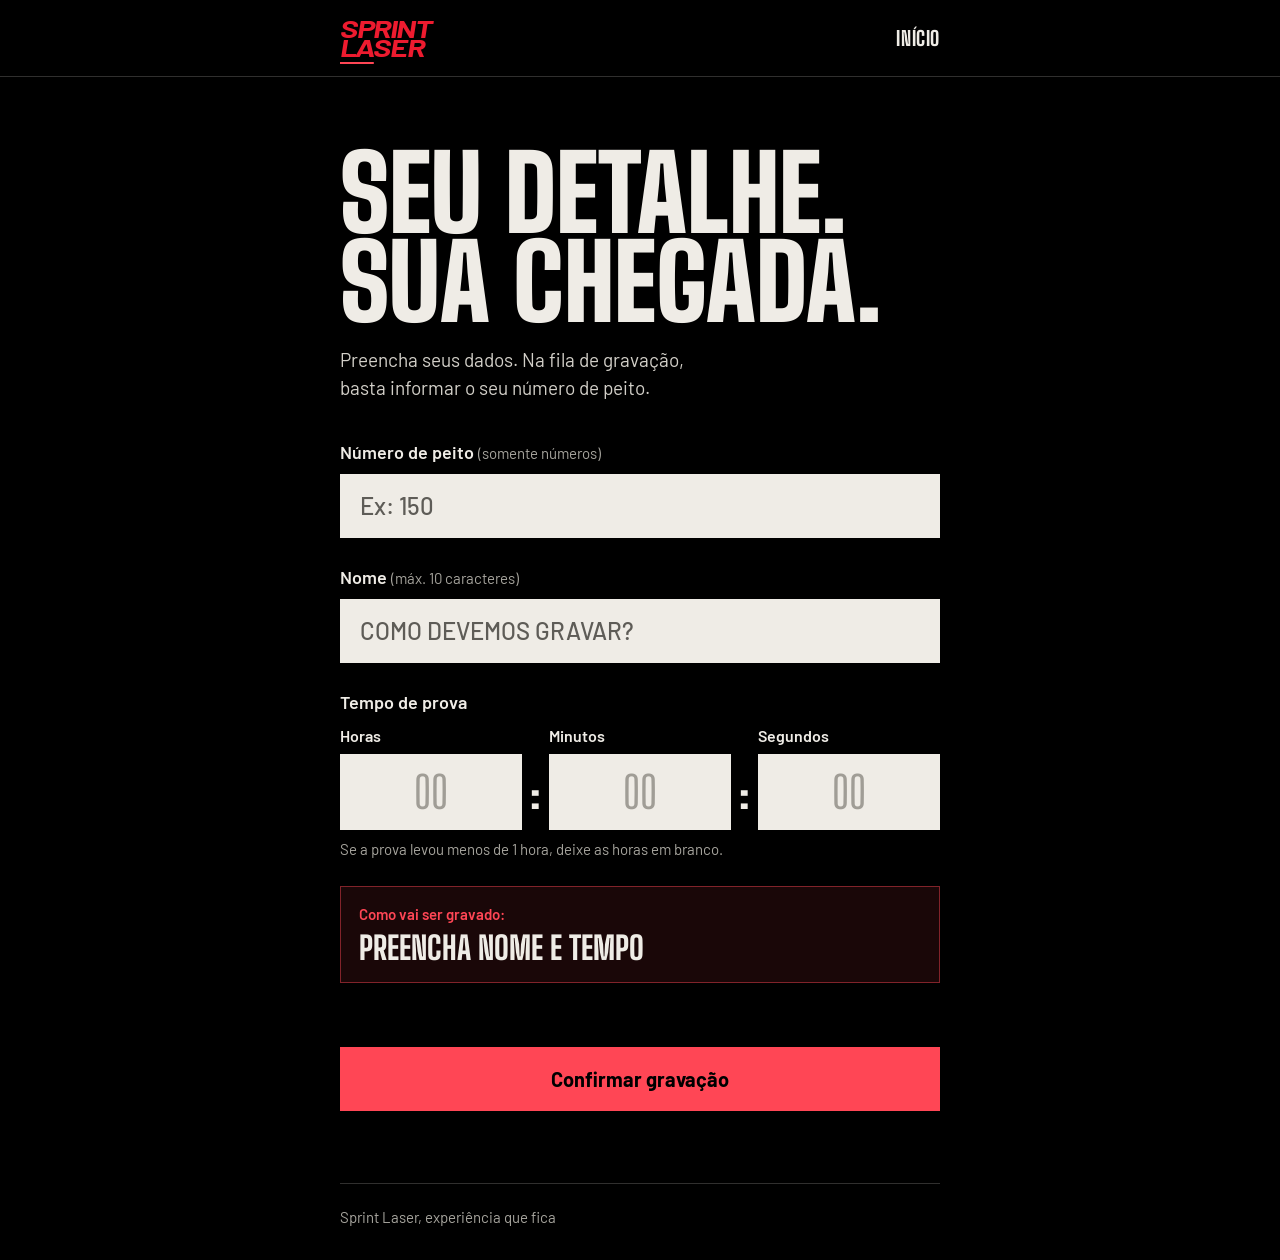
==== commit 5d26c0f1: "Atualização da página de cadastros" ====
--- a/cadastro.html
+++ b/cadastro.html
@@ -43,7 +43,7 @@
 				</fieldset>
 				<div class="engraving-preview" aria-live="polite"><span class="engraving-label">Como vai ser gravado:</span><strong class="engraving-value" id="engraving-value">Preencha nome e tempo</strong></div>
 				<p class="error" id="form-error" role="alert"></p>
-				<button class="button button-block" type="submit">Conferir gravação</button>
+				<button class="button button-block" type="submit">Confirmar gravação</button>
 			</form>
 			<!-- MUDANÇA: antes esta tela mostrava o código sequencial gerado pela API.
 			     Agora é uma confirmação: número da camisa em destaque + nome e tempo,
@@ -67,22 +67,6 @@
 			</section>
 		</section>
 	</main>
-	<!-- NOVO: confirmação antes de enviar. Só o botão "Confirmar" chama a API;
-	     "Corrigir" (ou Esc) fecha e mantém o formulário preenchido. -->
-	<dialog class="review" id="review-dialog" aria-labelledby="review-title">
-		<p class="review-title" id="review-title">Gravação:</p>
-		<dl class="review-data">
-			<div><dt>Número de peito</dt><dd id="review-bib"></dd></div>
-			<div><dt>Nome</dt><dd id="review-name"></dd></div>
-			<div class="review-time"><dt>Tempo</dt><dd id="review-time"></dd></div>
-		</dl>
-		<p class="review-hint">Confira com atenção: é assim que vai ficar gravado na medalha.</p>
-		<p class="error" id="review-status" role="status" aria-live="polite"></p>
-		<div class="review-actions">
-			<button class="button button-ghost" type="button" id="review-fix">Corrigir</button>
-			<button class="button" type="button" id="review-confirm">Confirmar</button>
-		</div>
-	</dialog>
 	<footer class="shell">Sprint Laser, experiência que fica</footer>
 	<script src="config.js"></script>
 	<script>
@@ -132,6 +116,7 @@
 		const timeFields = [hoursField, minutesField, secondsField];
 		const nameField = document.querySelector("#runner-name");
 		const engravingValue = document.querySelector("#engraving-value");
+		const submitButton = form.querySelector("button[type=submit]");
 
 		function atualizarPreviaGravacao() {
 			const nome = nameField.value.trim().toUpperCase();
@@ -170,8 +155,9 @@
 			campo.addEventListener("focus", () => campo.select());
 		});
 
-		form.addEventListener("submit", (event) => {
+		form.addEventListener("submit", async (event) => {
 			event.preventDefault();
+			if (submitButton.disabled) return;
 			const numeroCamisa = normalizarCamisa(bibField.value);
 			const nome = nameField.value.trim().slice(0, 10).toUpperCase();
 			const { tempo, erro: erroTempo, campo: campoTempo } = validarTempo(hoursField, minutesField, secondsField);
@@ -185,44 +171,12 @@
 				return;
 			}
 			error.textContent = "";
-			// MUDANÇA: o envio não chama mais a API; abre a confirmação com os dados.
-			pendente = { numeroCamisa, nome, tempo };
-			reviewBib.textContent = numeroCamisa;
-			reviewName.textContent = nome;
-			reviewTime.textContent = tempo;
-			reviewStatus.textContent = "";
-			reviewDialog.showModal();
-		});
-
-		// NOVO: confirmação antes de enviar.
-		const reviewDialog = document.querySelector("#review-dialog");
-		const reviewBib = document.querySelector("#review-bib");
-		const reviewName = document.querySelector("#review-name");
-		const reviewTime = document.querySelector("#review-time");
-		const reviewStatus = document.querySelector("#review-status");
-		const reviewFix = document.querySelector("#review-fix");
-		const reviewConfirm = document.querySelector("#review-confirm");
-		let pendente = null;
-		let enviando = false;
-
-		// "Corrigir" só fecha: os campos continuam preenchidos para ajustar.
-		reviewFix.addEventListener("click", () => reviewDialog.close());
-		// Esc também fecha, mas não no meio do envio.
-		reviewDialog.addEventListener("cancel", (evento) => { if (enviando) evento.preventDefault(); });
-
-		reviewConfirm.addEventListener("click", async () => {
-			// Bloqueia o "Confirmar" até a API responder, para um clique duplo não enviar dois cadastros.
+			// Bloqueia o botão até a API responder, para um clique duplo não enviar dois cadastros.
 			// (Com a camisa como chave o segundo já seria recusado com 409, mas o
 			// corredor veria o erro "já cadastrada" mesmo tendo dado certo.)
-			if (enviando || !pendente) return;
-			enviando = true;
-			reviewConfirm.disabled = true;
-			reviewFix.disabled = true;
-			reviewConfirm.textContent = "Enviando…";
-			reviewStatus.textContent = "";
+			submitButton.disabled = true;
 			try {
-				const corredor = await cadastrarCorredor(pendente.numeroCamisa, pendente.nome, pendente.tempo);
-				reviewDialog.close();
+				const corredor = await cadastrarCorredor(numeroCamisa, nome, tempo);
 				// MUDANÇA: mostra o que a API salvou (já normalizado), e não o que foi digitado.
 				confirmBib.textContent = corredor.numero_camisa;
 				confirmBib.classList.toggle("is-long", corredor.numero_camisa.length >= 4);
@@ -231,18 +185,11 @@
 				result.classList.add("is-visible");
 				result.scrollIntoView({ behavior: "smooth", block: "center" });
 			} catch (erro) {
-				// Erro (inclusive o 409 "Camisa já cadastrada...") fica visível no próprio popup;
-				// "Corrigir" volta ao formulário com os dados preenchidos.
-				const mensagem = erro instanceof TypeError
+				error.textContent = erro instanceof TypeError
 					? "Não conseguimos conectar. Verifique sua internet e tente novamente."
 					: erro.message;
-				reviewStatus.textContent = mensagem;
-				error.textContent = mensagem;
 			} finally {
-				enviando = false;
-				reviewConfirm.disabled = false;
-				reviewFix.disabled = false;
-				reviewConfirm.textContent = "Confirmar";
+				submitButton.disabled = false;
 			}
 		});
 	</script>
--- a/assets/css/app.css
+++ b/assets/css/app.css
@@ -227,39 +227,6 @@
 .follow-link:hover, .follow-link:focus-visible { box-shadow: inset 0 0 0 2px var(--cor-destaque); }
 .follow-link img { display: block; height: 28px; width: 28px; }
 
-/* Cadastro: popup "Gravação:" antes de enviar */
-html:has(.review[open]) { overflow: hidden; }
-.review {
-	background: var(--steel);
-	border: 0;
-	border-top: 4px solid var(--laser);
-	color: var(--paper);
-	max-height: calc(100svh - 32px);
-	max-width: 520px;
-	overflow-y: auto;
-	padding: 24px 22px 22px;
-	width: calc(100% - 32px);
-}
-.review::backdrop { background: rgba(0, 0, 0, .86); }
-.review-title { font-family: var(--display); font-size: 40px; font-weight: 900; line-height: 1; margin: 0 0 18px; text-transform: uppercase; }
-.review-data { display: grid; gap: 14px; margin: 0 0 18px; }
-.review-data div { border-top: 1px solid var(--line); padding-top: 10px; }
-.review-data dt { color: var(--muted); font-size: 16px; font-weight: 600; margin-bottom: 2px; }
-.review-data dd {
-	font-family: var(--display);
-	font-size: clamp(44px, 13vw, 60px);
-	font-variant-numeric: tabular-nums;
-	font-weight: 900;
-	line-height: 1;
-	margin: 0;
-	overflow-wrap: anywhere;
-	text-transform: uppercase;
-}
-.review-time dd { color: var(--cor-destaque); font-size: clamp(56px, 17vw, 80px); }
-.review-hint { color: #d2cfc8; font-size: 17px; margin: 0 0 8px; }
-.review .error { margin-bottom: 14px; }
-.review-actions { display: grid; gap: 12px; grid-template-columns: 1fr 1fr; }
-
 /* Gravador: busca. Título menor que no cadastro para nome e tempo caberem na tela sem rolar. */
 main:has(#search-form) h1 { font-size: clamp(44px, 10vw, 72px); }
 main:has(#search-form) .intro { margin-bottom: 24px; }
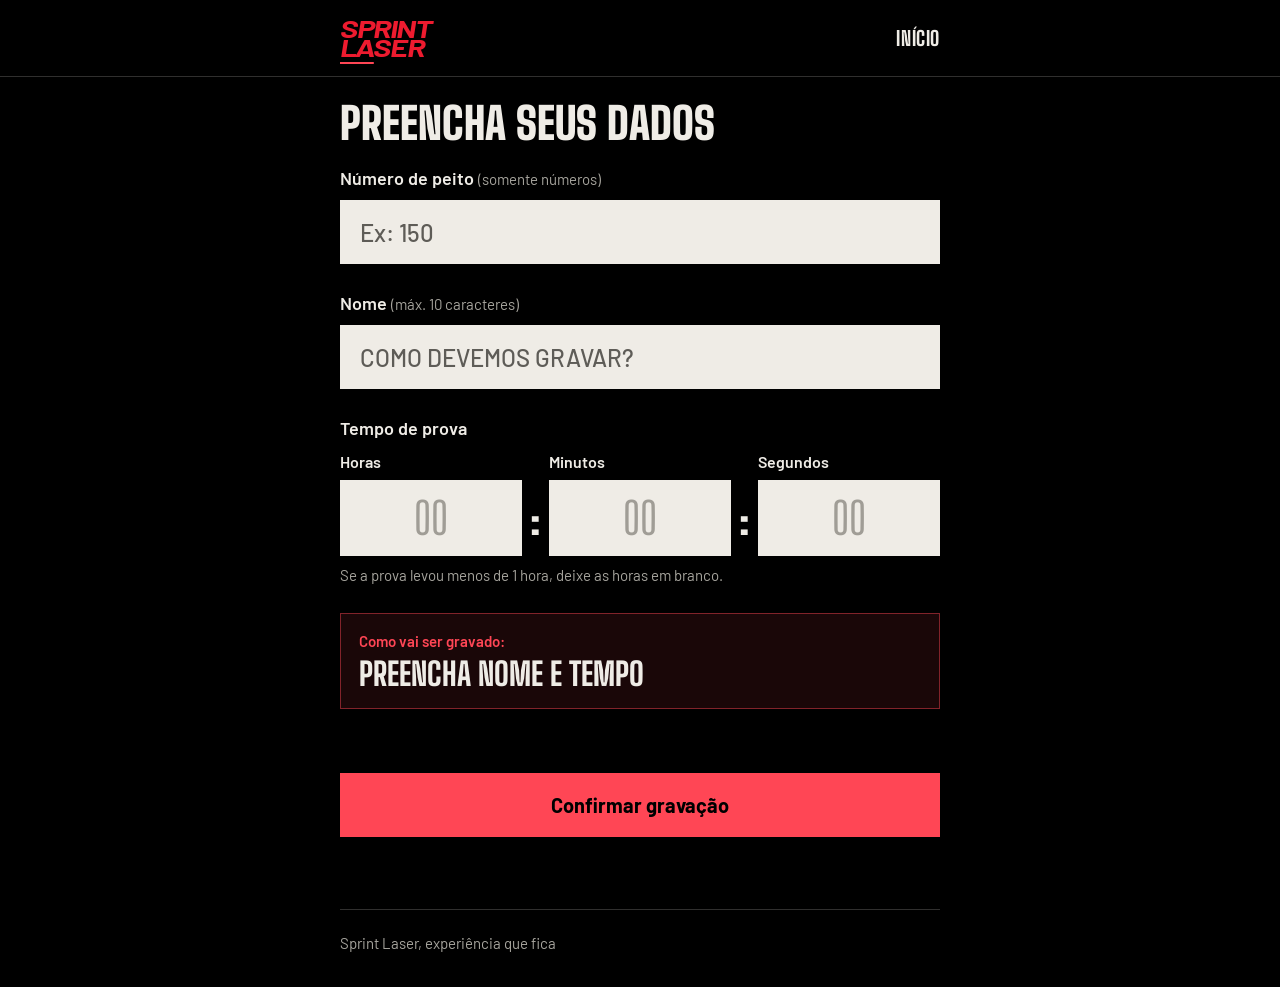
==== commit 475ed66a: "Atualização do cadastro" ====
--- a/cadastro.html
+++ b/cadastro.html
@@ -18,8 +18,9 @@
 		</header>
 	</div>
 	<main class="shell">
-		<h1>Seu detalhe.<br>Sua chegada.</h1>
-		<p class="intro">Preencha seus dados. Na fila de gravação, basta informar o seu número de peito.</p>
+		<!-- MUDANÇA: o título grande ("Seu detalhe. Sua chegada.") e o texto de introdução empurravam
+		     o formulário para baixo da tela no celular. Ficou só um título curto, e os campos aparecem logo de cara. -->
+		<h1 class="form-title">Preencha seus dados</h1>
 		<section class="form-panel" aria-label="Cadastro do corredor">
 			<form id="registration-form" novalidate>
 				<!-- NOVO: o número da camisa substitui o código gerado pelo sistema. inputmode="numeric" abre o teclado numérico no celular.
@@ -129,8 +130,21 @@
 			bibField.value = bibField.value.replace(/\D/g, "").slice(0, 6);
 		});
 
+		// NOVO: o nome aceita só letras (com acento e Ç) e um espaço entre as palavras.
+		// Emojis, números e símbolos são descartados na hora em que são digitados ou colados.
+		function limparNome(valor) {
+			return valor
+				.normalize("NFC")
+				.replace(/[^\p{L} ]/gu, "")
+				.replace(/ {2,}/g, " ")
+				.replace(/^ /, "")
+				.slice(0, 10)
+				.toUpperCase();
+		}
+
 		nameField.addEventListener("input", () => {
-			nameField.value = nameField.value.slice(0, 10).toUpperCase();
+			const limpo = limparNome(nameField.value);
+			if (nameField.value !== limpo) nameField.value = limpo;
 			atualizarPreviaGravacao();
 		});
 
@@ -159,7 +173,7 @@
 			event.preventDefault();
 			if (submitButton.disabled) return;
 			const numeroCamisa = normalizarCamisa(bibField.value);
-			const nome = nameField.value.trim().slice(0, 10).toUpperCase();
+			const nome = limparNome(nameField.value).trim();
 			const { tempo, erro: erroTempo, campo: campoTempo } = validarTempo(hoursField, minutesField, secondsField);
 			result.classList.remove("is-visible");
 			if (!numeroCamisa) { error.textContent = "Digite o seu número de peito para continuar."; return; }
--- a/assets/css/app.css
+++ b/assets/css/app.css
@@ -96,6 +96,9 @@
 	text-transform: uppercase;
 }
 .intro { color: #d2cfc8; font-size: 19px; line-height: 1.5; margin: 18px 0 36px; max-width: 34ch; }
+/* Cadastro: título curto, para o formulário aparecer sem precisar rolar a página. */
+main:has(.form-title) { padding-top: 24px; }
+h1.form-title { font-size: clamp(32px, 8vw, 44px); line-height: 1; margin-bottom: 20px; }
 
 /* Campos */
 .field { display: block; margin: 0 0 26px; }
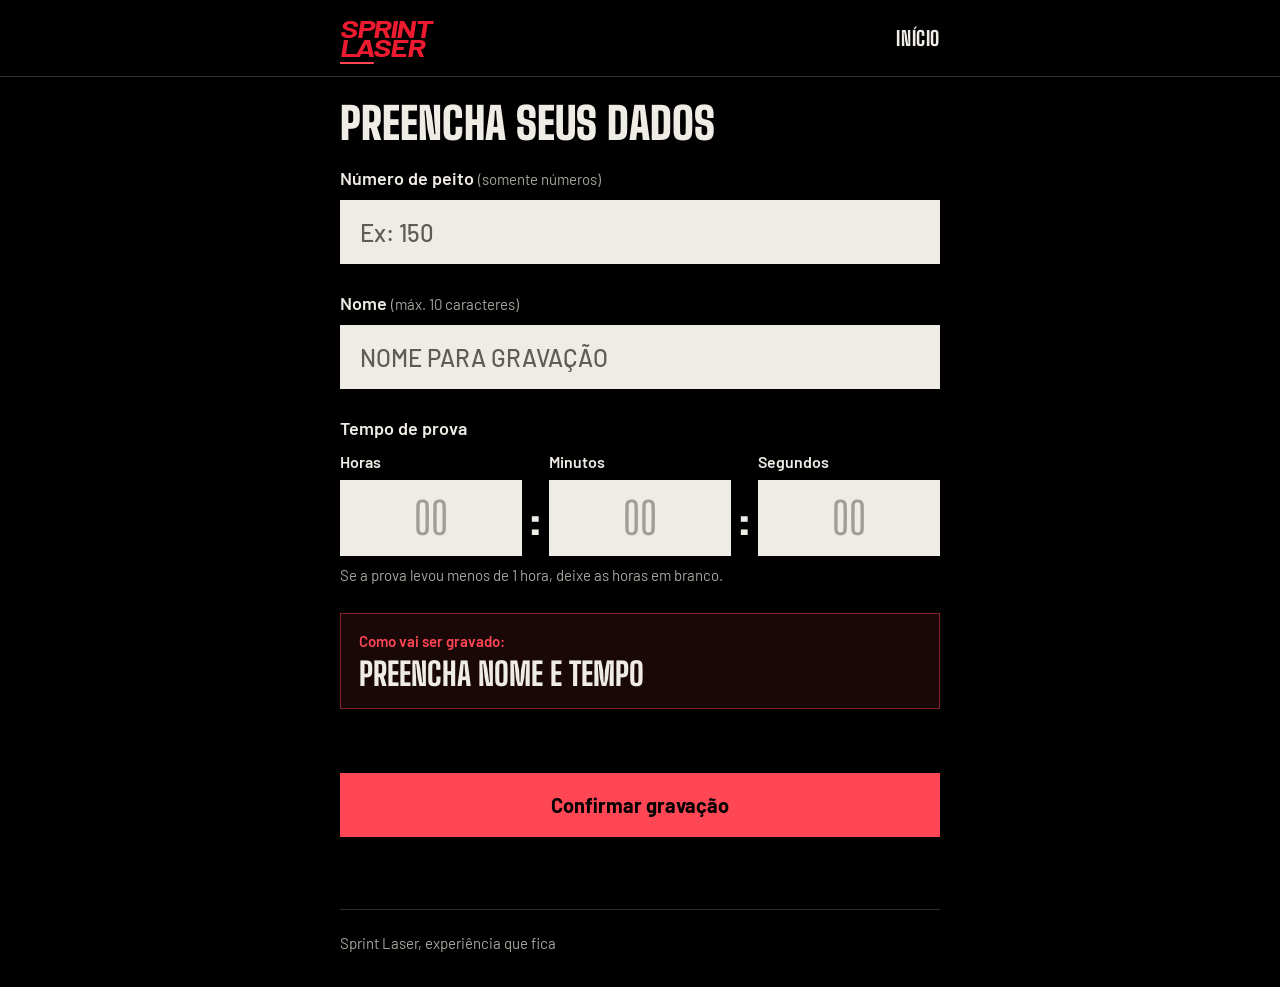
==== commit 77cd7b89: "Atualização na página de cadastro" ====
--- a/cadastro.html
+++ b/cadastro.html
@@ -28,7 +28,7 @@
 				     no código e na API o campo continua se chamando numero_camisa. -->
 				<label class="field"><span class="field-label">Número de peito <small class="field-hint">(somente números)</small></span><input id="runner-bib" name="numero_camisa" inputmode="numeric" autocomplete="off" maxlength="6" placeholder="Ex: 150" pattern="[0-9]*" required></label>
 				<!-- MUDANÇA: limite do nome caiu de 15 para 10 caracteres (texto do rótulo, maxlength e os slice() no script). -->
-				<label class="field"><span class="field-label">Nome <small class="field-hint">(máx. 10 caracteres)</small></span><input id="runner-name" name="name" autocomplete="name" maxlength="10" placeholder="Como devemos gravar?" required></label>
+				<label class="field"><span class="field-label">Nome <small class="field-hint">(máx. 10 caracteres)</small></span><input id="runner-name" name="name" autocomplete="name" maxlength="10" placeholder="NOME PARA GRAVAÇÃO" required></label>
 				<!-- MUDANÇA: o tempo era um campo só ("3545" virava 00:35:45). Agora são três caixas;
 				     o script junta as três no mesmo formato hh:mm:ss que a API já recebia. -->
 				<fieldset class="field time-field" aria-describedby="time-hint">
